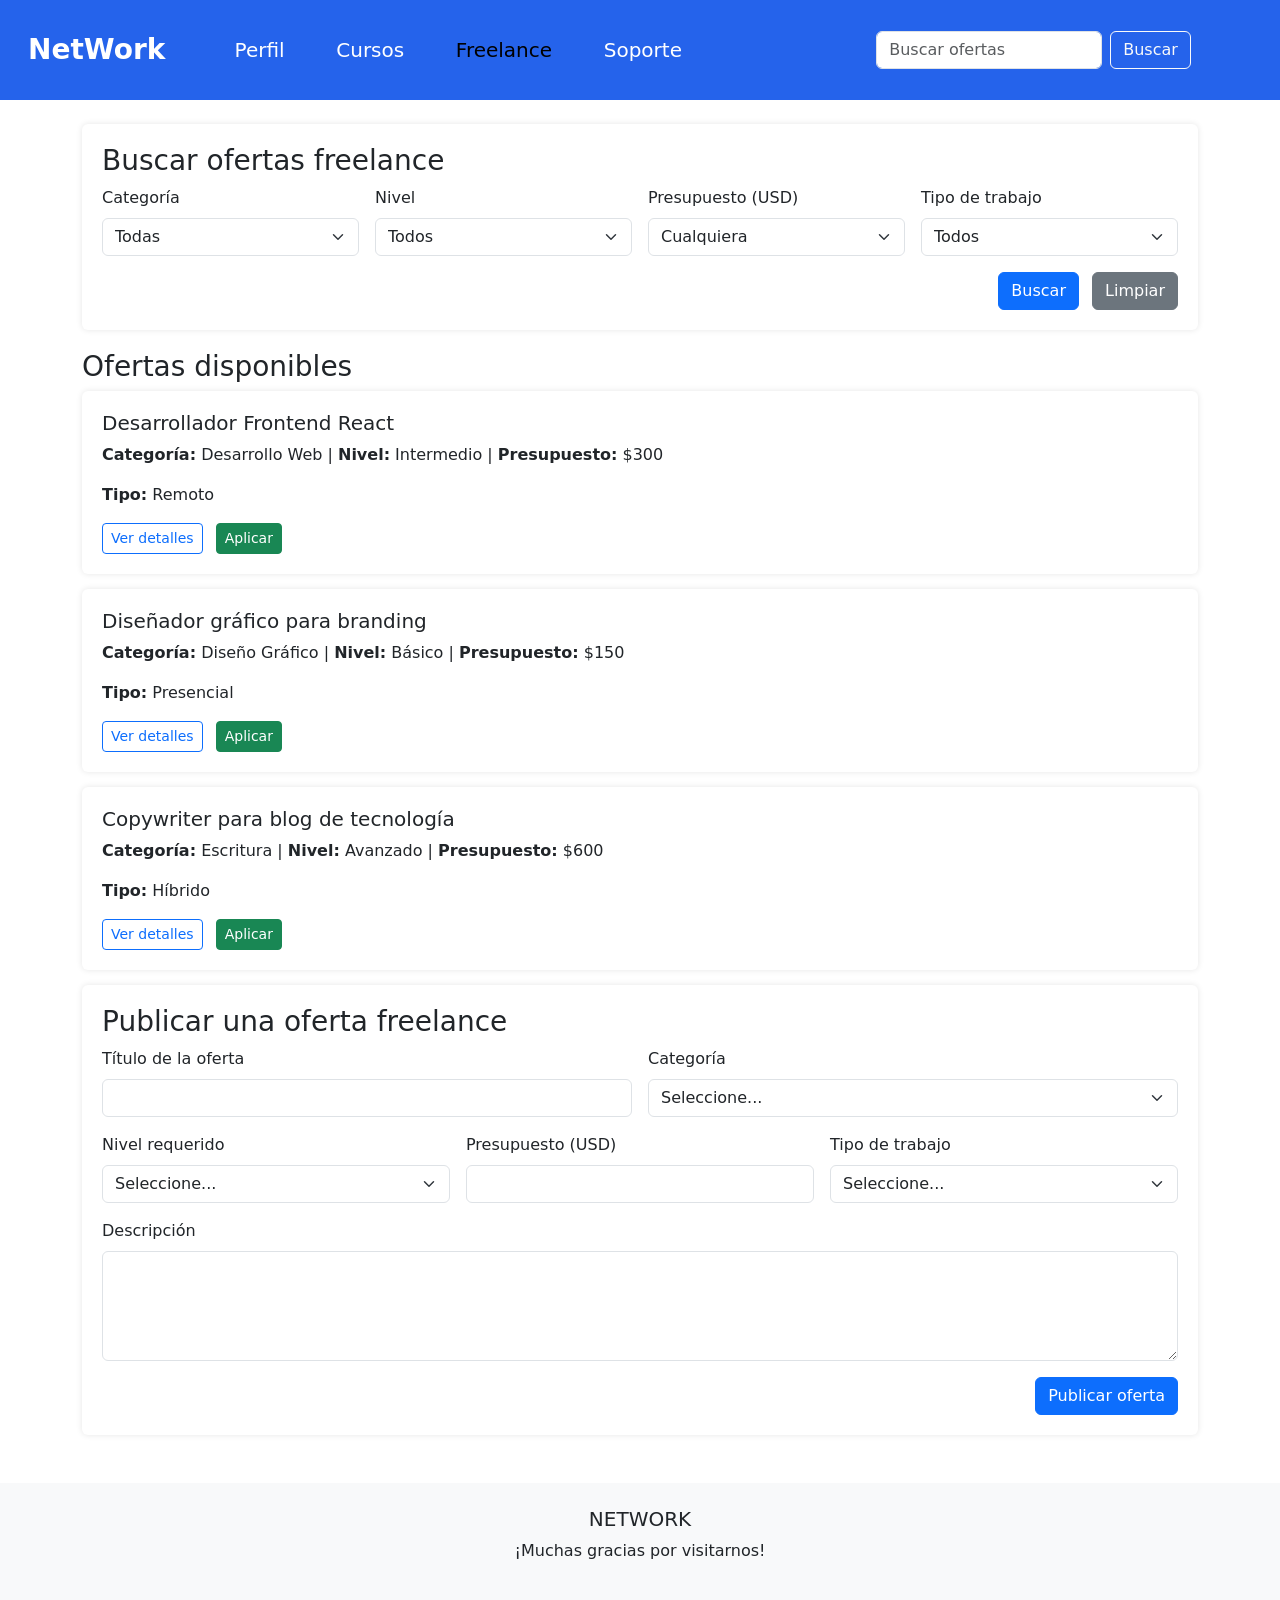
==== freelance.html @ 195a5781 "Freelance Hice la parte de freelance.html y le agregue unos diseños en css. Hice el codigo para el f" ====
<!DOCTYPE html>
<html>

<head>
    <title>NetWork</title>
    <link href="./css/bootstrap.min.css" rel="stylesheet">
    <link rel="stylesheet" href="./css/style.css">
</head>

<body>
    <header>
        <nav class="navbar navbar-expand-lg">
            <div class="container-fluid">
                <a class="navbar-brand" href="network.html">NetWork</a>
                <ul class="navbar-nav me-auto mb-2 mb-lg-0">
                    <li class="nav-item"><a class="nav-link" href="perfil.html">Perfil</a></li>
                    <li class="nav-item"><a class="nav-link" href="cursos.html">Cursos</a></li>
                    <li class="nav-item"><a class="nav-link active" aria-current="page" href="freelance.html">Freelance</a></li>
                    <li class="nav-item"><a class="nav-link" href="soporte.html">Soporte</a></li>
                </ul>
                <form class="d-flex" role="search">
                    <input class="form-control me-2" type="search" placeholder="Buscar ofertas" aria-label="Buscar" />
                    <button class="btn btn-outline-light" type="submit">Buscar</button>
                </form>
            </div>
        </nav>
    </header>

    <main class="container my-4">

    <!-- FILTROS para búsqueda -->
    <section class="filter-section">
      <h3>Buscar ofertas freelance</h3>
      <form id="filterForm" class="row g-3">
        <div class="col-md-3">
          <label for="categoria" class="form-label">Categoría</label>
          <select id="categoria" class="form-select" name="categoria">
            <option value="">Todas</option>
            <option value="desarrollo-web">Desarrollo Web</option>
            <option value="diseno-grafico">Diseño Gráfico</option>
            <option value="marketing">Marketing</option>
            <option value="escritura">Escritura</option>
            <option value="otro">Otro</option>
          </select>
        </div>

        <div class="col-md-3">
          <label for="nivel" class="form-label">Nivel</label>
          <select id="nivel" class="form-select" name="nivel">
            <option value="">Todos</option>
            <option value="basico">Básico</option>
            <option value="intermedio">Intermedio</option>
            <option value="avanzado">Avanzado</option>
          </select>
        </div>

        <div class="col-md-3">
          <label for="presupuesto" class="form-label">Presupuesto (USD)</label>
          <select id="presupuesto" class="form-select" name="presupuesto">
            <option value="">Cualquiera</option>
            <option value="0-100">0 - 100</option>
            <option value="100-500">100 - 500</option>
            <option value="500-1000">500 - 1000</option>
            <option value="1000+">Más de 1000</option>
          </select>
        </div>

        <div class="col-md-3">
          <label for="tipo" class="form-label">Tipo de trabajo</label>
          <select id="tipo" class="form-select" name="tipo">
            <option value="">Todos</option>
            <option value="remoto">Remoto</option>
            <option value="presencial">Presencial</option>
            <option value="hibrido">Híbrido</option>
          </select>
        </div>

        <div class="col-12 text-end">
          <button type="submit" class="btn btn-primary">Buscar</button>
          <button type="reset" class="btn btn-secondary ms-2">Limpiar</button>
        </div>
      </form>
    </section>

    <!-- LISTADO DE OFERTAS -->
    <section id="offersList">
      <h3>Ofertas disponibles</h3>

      <!-- Oferta ejemplo -->
      <article class="offer-card">
        <h5>Desarrollador Frontend React</h5>
        <p><strong>Categoría:</strong> Desarrollo Web | <strong>Nivel:</strong> Intermedio | <strong>Presupuesto:</strong> $300</p>
        <p><strong>Tipo:</strong> Remoto</p>
        <button class="btn btn-outline-primary btn-sm" data-bs-toggle="modal" data-bs-target="#offerDetailsModal">Ver detalles</button>
        <button class="btn btn-success btn-sm ms-2">Aplicar</button>
      </article>

      <article class="offer-card">
        <h5>Diseñador gráfico para branding</h5>
        <p><strong>Categoría:</strong> Diseño Gráfico | <strong>Nivel:</strong> Básico | <strong>Presupuesto:</strong> $150</p>
        <p><strong>Tipo:</strong> Presencial</p>
        <button class="btn btn-outline-primary btn-sm" data-bs-toggle="modal" data-bs-target="#offerDetailsModal">Ver detalles</button>
        <button class="btn btn-success btn-sm ms-2">Aplicar</button>
      </article>

      <article class="offer-card">
        <h5>Copywriter para blog de tecnología</h5>
        <p><strong>Categoría:</strong> Escritura | <strong>Nivel:</strong> Avanzado | <strong>Presupuesto:</strong> $600</p>
        <p><strong>Tipo:</strong> Híbrido</p>
        <button class="btn btn-outline-primary btn-sm" data-bs-toggle="modal" data-bs-target="#offerDetailsModal">Ver detalles</button>
        <button class="btn btn-success btn-sm ms-2">Aplicar</button>
      </article>
    </section>

    <!-- Ver detalles de oferta -->
    <div class="modal fade" id="offerDetailsModal" tabindex="-1" aria-labelledby="offerDetailsModalLabel" aria-hidden="true">
      <div class="modal-dialog modal-lg modal-dialog-scrollable">
        <div class="modal-content">
          <div class="modal-header">
            <h5 class="modal-title" id="offerDetailsModalLabel">Detalles de la oferta</h5>
            <button type="button" class="btn-close" data-bs-dismiss="modal" aria-label="Cerrar"></button>
          </div>
          <div class="modal-body">
            <h6>Desarrollador Frontend React</h6>
            <p><strong>Descripción:</strong> Buscamos desarrollador frontend con experiencia en React para proyecto de 3 meses.</p>
            <p><strong>Requisitos:</strong></p>
            <ul>
              <li>Experiencia mínima 1 año con React</li>
              <li>Conocimiento de REST APIs</li>
              <li>Trabajo remoto</li>
            </ul>
            <p><strong>Beneficios:</strong> Pago puntual, flexibilidad horaria.</p>
          </div>
          <div class="modal-footer">
            <button type="button" class="btn btn-success">Aplicar a esta oferta</button>
            <button type="button" class="btn btn-secondary" data-bs-dismiss="modal">Cerrar</button>
          </div>
        </div>
      </div>
    </div>

    <!-- Publicar oferta -->
    <section class="publish-section">
      <h3>Publicar una oferta freelance</h3>
      <form id="publishOfferForm" class="row g-3">
        <div class="col-md-6">
          <label for="tituloOferta" class="form-label">Título de la oferta</label>
          <input type="text" class="form-control" id="tituloOferta" name="tituloOferta" required />
        </div>
        <div class="col-md-6">
          <label for="categoriaOferta" class="form-label">Categoría</label>
          <select id="categoriaOferta" class="form-select" name="categoriaOferta" required>
            <option value="">Seleccione...</option>
            <option value="desarrollo-web">Desarrollo Web</option>
            <option value="diseno-grafico">Diseño Gráfico</option>
            <option value="marketing">Marketing</option>
            <option value="escritura">Escritura</option>
            <option value="otro">Otro</option>
          </select>
        </div>

        <div class="col-md-4">
          <label for="nivelOferta" class="form-label">Nivel requerido</label>
          <select id="nivelOferta" class="form-select" name="nivelOferta" required>
            <option value="">Seleccione...</option>
            <option value="basico">Básico</option>
            <option value="intermedio">Intermedio</option>
            <option value="avanzado">Avanzado</option>
          </select>
        </div>

        <div class="col-md-4">
          <label for="presupuestoOferta" class="form-label">Presupuesto (USD)</label>
          <input type="number" class="form-control" id="presupuestoOferta" name="presupuestoOferta" min="0" required />
        </div>

        <div class="col-md-4">
          <label for="tipoOferta" class="form-label">Tipo de trabajo</label>
          <select id="tipoOferta" class="form-select" name="tipoOferta" required>
            <option value="">Seleccione...</option>
            <option value="remoto">Remoto</option>
            <option value="presencial">Presencial</option>
            <option value="hibrido">Híbrido</option>
          </select>
        </div>

        <div class="col-12">
          <label for="descripcionOferta" class="form-label">Descripción</label>
          <textarea id="descripcionOferta" class="form-control" name="descripcionOferta" rows="4" required></textarea>
        </div>

        <div class="col-12 text-end">
          <button type="submit" class="btn btn-primary">Publicar oferta</button>
        </div>
      </form>
    </section>

  </main>

    <footer class="footer text-center mt-5 py-4 bg-light">
        <div class="container">
            <h5 class="text-uppercase">NetWork</h5>
            <p>¡Muchas gracias por visitarnos!</p>
        </div>
    </footer>

    <script src="./js/bootstrap.bundle.min.js"></script>
    <script src="./js/freelance.js"></script>

</body>

</html>
---- css/style.css ----
.img-fondo {
    /* inicio */
    position: relative;
    width: 100%;
    height: 100vh;
    /* Ocupa el 100% de la ventana */
    background-image: url('../img/man-horizon.jpg');
    background-size: cover;
    /* Cubre todo el área sin distorsionar */
}

.navbar-inicio {
    position: absolute; /* Superponerlo sobre la hero-section */
    width: 100%;
    background-color: #0000004D; /* Fondo negro con 30% de opacidad */
    padding: 1.5rem 1rem;
    display: flex;
    justify-content: flex-end;
    font-size: 1.25rem;
}

.nav-link-inicio {
    color: white;
    text-decoration: none;
    /* Elimina el subrayado de los enlaces */
    font-weight: bold;
    padding: 5px 10px;
}

.navbar {
    /* network */
    padding: 1.5rem 1rem;
    font-size: 1.25rem;
    background-color: #2563EB;
}

.navbar-brand {
    font-size: 1.75rem;
    font-weight: 600;
    color: white;
    margin-right: 5%;
}

.nav-link {
    font-size: 1.25rem;
    color: white;
}

.nav-item {
    margin-right: 10%;
}

.d-flex {
    margin-right: 5%;
}

.nav-link:hover,
.navbar-brand:hover,
.btn:hover {
    color: #059669;
}

/* Empieza Freelance */
/* Para que las tarjetas tengan sombra y estén alineadas */
#lista-ofertas .card {
    transition: transform 0.3s ease;
}


/* Ajustes en badges */
.badge {
    font-size: 0.85rem;
}


.filter-section, .offer-card, .publish-section {
      background-color: white;
      padding: 20px;
      border-radius: 6px;
      box-shadow: 0 0 6px rgb(0 0 0 / 0.1);
      margin-bottom: 20px;
    }

    .offer-card {
      margin-bottom: 15px;
    }

    .modal-header, .modal-footer {
      border: none;
    }
/* Termina Freelance */
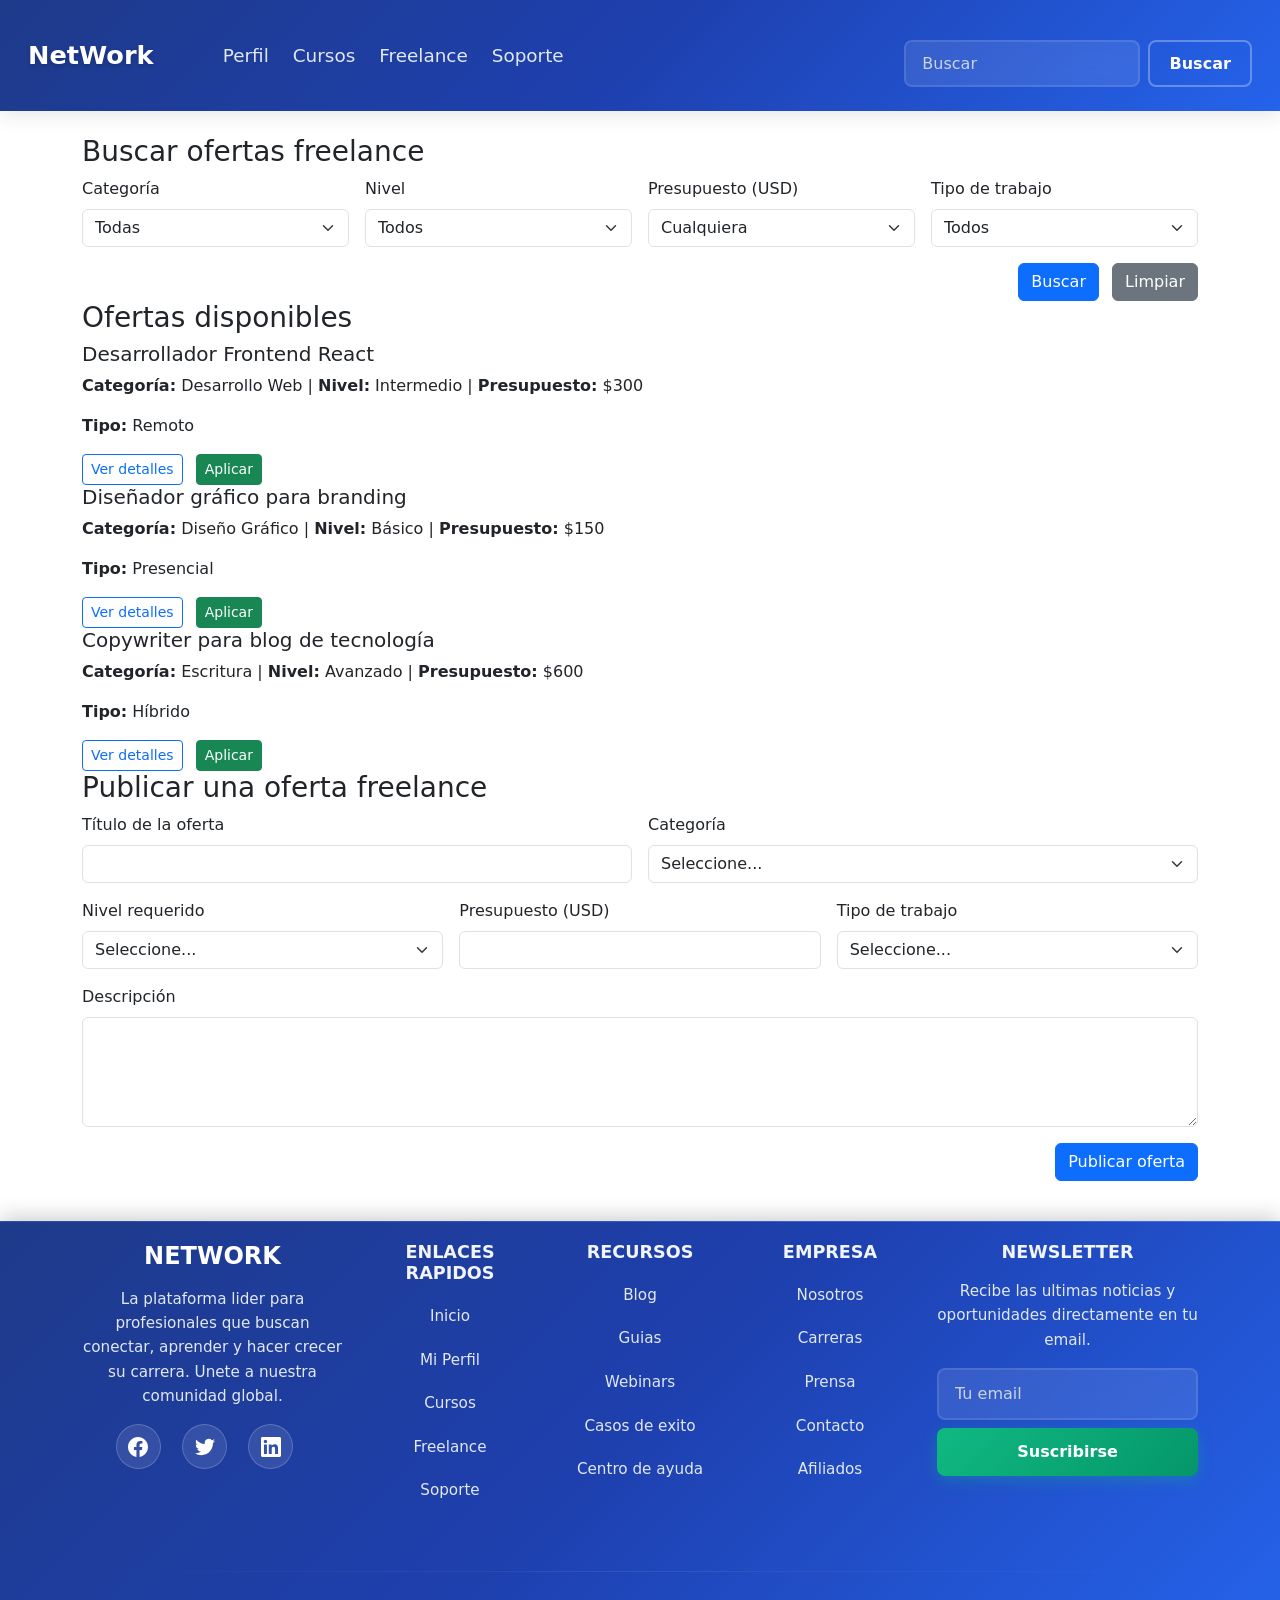
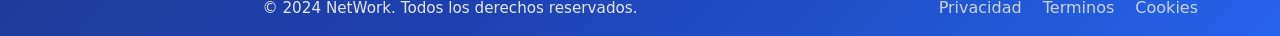
==== commit 9b34b014: "add script header, footer and index in freelance page" ====
--- a/freelance.html
+++ b/freelance.html
@@ -8,23 +8,7 @@
 </head>
 
 <body>
-    <header>
-        <nav class="navbar navbar-expand-lg">
-            <div class="container-fluid">
-                <a class="navbar-brand" href="network.html">NetWork</a>
-                <ul class="navbar-nav me-auto mb-2 mb-lg-0">
-                    <li class="nav-item"><a class="nav-link" href="perfil.html">Perfil</a></li>
-                    <li class="nav-item"><a class="nav-link" href="cursos.html">Cursos</a></li>
-                    <li class="nav-item"><a class="nav-link active" aria-current="page" href="freelance.html">Freelance</a></li>
-                    <li class="nav-item"><a class="nav-link" href="soporte.html">Soporte</a></li>
-                </ul>
-                <form class="d-flex" role="search">
-                    <input class="form-control me-2" type="search" placeholder="Buscar ofertas" aria-label="Buscar" />
-                    <button class="btn btn-outline-light" type="submit">Buscar</button>
-                </form>
-            </div>
-        </nav>
-    </header>
+    <header></header>
 
     <main class="container my-4">
 
@@ -197,15 +181,13 @@
 
   </main>
 
-    <footer class="footer text-center mt-5 py-4 bg-light">
-        <div class="container">
-            <h5 class="text-uppercase">NetWork</h5>
-            <p>¡Muchas gracias por visitarnos!</p>
-        </div>
-    </footer>
+  <footer class="footer text-center mt-3"></footer>
 
     <script src="./js/bootstrap.bundle.min.js"></script>
     <script src="./js/freelance.js"></script>
+    <script src="./js/components/header.js"></script>
+    <script src="./js/components/footer.js"></script>
+    <script src="./js/index.js"></script>
 
 </body>
 
--- a/css/style.css
+++ b/css/style.css
@@ -12,80 +12,326 @@
 .navbar-inicio {
     position: absolute; /* Superponerlo sobre la hero-section */
     width: 100%;
-    background-color: #0000004D; /* Fondo negro con 30% de opacidad */
+    background: linear-gradient(135deg, rgba(30, 58, 138, 0.9), rgba(37, 99, 235, 0.9));
+    backdrop-filter: blur(10px);
     padding: 1.5rem 1rem;
     display: flex;
     justify-content: flex-end;
     font-size: 1.25rem;
+    box-shadow: 0 4px 20px rgba(0, 0, 0, 0.1);
 }
 
 .nav-link-inicio {
-    color: white;
+    color: #ffffff;
     text-decoration: none;
-    /* Elimina el subrayado de los enlaces */
-    font-weight: bold;
-    padding: 5px 10px;
-}
-
+    font-weight: 600;
+    padding: 8px 16px;
+    border-radius: 6px;
+    transition: all 0.3s ease;
+    position: relative;
+    overflow: hidden;
+}
+
+.nav-link-inicio::before {
+    content: '';
+    position: absolute;
+    top: 0;
+    left: -100%;
+    width: 100%;
+    height: 100%;
+    background: linear-gradient(90deg, transparent, rgba(255, 255, 255, 0.2), transparent);
+    transition: left 0.5s ease;
+}
+
+.nav-link-inicio:hover::before {
+    left: 100%;
+}
+
+.nav-link-inicio:hover {
+    color: #10b981;
+    background-color: rgba(255, 255, 255, 0.1);
+    transform: translateY(-2px);
+}
+
+/* Estilos del navbar */
 .navbar {
-    /* network */
     padding: 1.5rem 1rem;
     font-size: 1.25rem;
-    background-color: #2563EB;
+    background: linear-gradient(135deg, #1e3a8a 0%, #1e40af 50%, #2563eb 100%);
+    box-shadow: 0 4px 20px rgba(0, 0, 0, 0.1);
+    backdrop-filter: blur(10px);
 }
 
 .navbar-brand {
-    font-size: 1.75rem;
+    font-size: 1.9rem;
+    font-weight: 700;
+    color: #ffffff;
+    margin-right: 5%;
+    text-shadow: 0 2px 4px rgba(0, 0, 0, 0.2);
+    transition: all 0.3s ease;
+}
+
+.navbar-brand:hover {
+    color: #10b981;
+    transform: scale(1.05);
+}
+
+.nav-link {
+    font-size: 1.15rem;
+    color: #e2e8f0;
+    font-weight: 500;
+    padding: 0.5rem 1rem;
+    border-radius: 6px;
+    transition: all 0.3s ease;
+    position: relative;
+}
+
+.nav-link::after {
+    content: '';
+    position: absolute;
+    bottom: 0;
+    left: 50%;
+    width: 0;
+    height: 2px;
+    background: linear-gradient(90deg, #10b981, #059669);
+    transition: all 0.3s ease;
+    transform: translateX(-50%);
+}
+
+.nav-link:hover::after {
+    width: 80%;
+}
+
+.nav-link:hover {
+    color: #10b981;
+    background-color: rgba(255, 255, 255, 0.1);
+    transform: translateY(-2px);
+}
+
+.nav-item {
+    margin-right: 8px;
+}
+
+.navbar .d-flex {
+    margin-right: 5%;
+}
+
+.navbar .form-control {
+    background-color: rgba(255, 255, 255, 0.1);
+    border: 2px solid rgba(255, 255, 255, 0.2);
+    color: #ffffff;
+    backdrop-filter: blur(10px);
+    border-radius: 8px;
+    padding: 0.6rem 1rem;
+    transition: all 0.3s ease;
+}
+
+.navbar .form-control:focus {
+    background-color: rgba(255, 255, 255, 0.15);
+    border-color: #10b981;
+    color: #ffffff;
+    box-shadow: 0 0 0 0.2rem rgba(16, 185, 129, 0.25);
+}
+
+.navbar .form-control::placeholder {
+    color: #cbd5e1;
+}
+
+.navbar .btn-outline-light {
+    border: 2px solid rgba(255, 255, 255, 0.3);
+    color: #ffffff;
     font-weight: 600;
-    color: white;
-    margin-right: 5%;
-}
-
+    padding: 0.6rem 1.2rem;
+    border-radius: 8px;
+    transition: all 0.3s ease;
+    backdrop-filter: blur(10px);
+}
+
+.navbar .btn-outline-light:hover {
+    background: linear-gradient(135deg, #10b981, #059669);
+    border-color: #10b981;
+    color: #ffffff;
+    transform: translateY(-2px);
+    box-shadow: 0 6px 20px rgba(16, 185, 129, 0.4);
+}
+
+/* Mejoras del navbar toggler */
+.navbar-toggler {
+    border: 2px solid rgba(255, 255, 255, 0.3);
+    padding: 0.5rem;
+    border-radius: 6px;
+    transition: all 0.3s ease;
+}
+
+.navbar-toggler:hover {
+    border-color: #10b981;
+    box-shadow: 0 0 0 0.2rem rgba(16, 185, 129, 0.25);
+}
+
+.navbar-toggler-icon {
+    background-image: url("data:image/svg+xml,%3csvg xmlns='http://www.w3.org/2000/svg' viewBox='0 0 30 30'%3e%3cpath stroke='rgba%28255, 255, 255, 0.8%29' stroke-linecap='round' stroke-miterlimit='10' stroke-width='2' d='M4 7h22M4 15h22M4 23h22'/%3e%3c/svg%3e");
+}
+
+    
+.navbar-brand {
+    font-size: 1.6rem;
+}
+    
 .nav-link {
-    font-size: 1.25rem;
-    color: white;
-}
-
-.nav-item {
-    margin-right: 10%;
-}
-
-.d-flex {
-    margin-right: 5%;
-}
-
-.nav-link:hover,
-.navbar-brand:hover,
-.btn:hover {
-    color: #059669;
-}
-
-/* Empieza Freelance */
-/* Para que las tarjetas tengan sombra y estén alineadas */
-#lista-ofertas .card {
-    transition: transform 0.3s ease;
-}
-
-
-/* Ajustes en badges */
-.badge {
-    font-size: 0.85rem;
-}
-
-
-.filter-section, .offer-card, .publish-section {
-      background-color: white;
-      padding: 20px;
-      border-radius: 6px;
-      box-shadow: 0 0 6px rgb(0 0 0 / 0.1);
-      margin-bottom: 20px;
-    }
-
-    .offer-card {
-      margin-bottom: 15px;
-    }
-
-    .modal-header, .modal-footer {
-      border: none;
-    }
-/* Termina Freelance */+    margin: 0.2rem 0;
+}
+    
+.navbar .d-flex {
+    margin-top: 1rem;
+    margin-right: 0;
+}
+
+/* Espaciado del cuerpo para footer fijo */
+body {
+    min-height: 100vh;
+    display: flex;
+    flex-direction: column;
+    margin: 0;
+    padding: 0;
+}
+
+section {
+    flex: 1;
+}
+
+/* Estilos del footer */
+.footer {
+    width: 100%;
+    background: linear-gradient(135deg, #1e3a8a 0%, #1e40af 50%, #2563eb 100%);
+    color: #ffffff;
+    box-shadow: 0 -4px 20px rgba(0, 0, 0, 0.2);
+    backdrop-filter: blur(15px);
+    border-top: 1px solid rgba(255, 255, 255, 0.1);
+}
+
+.footer h5 {
+    color: #ffffff;
+    font-weight: 700;
+    margin-bottom: 1rem;
+    font-size: 1.5rem;
+}
+
+.footer h6 {
+    color: #f1f5f9;
+    font-weight: 600;
+    margin-bottom: 1rem;
+    font-size: 1.1rem;
+}
+
+.footer p {
+    line-height: 1.6;
+    font-size: 0.95rem;
+    color: #e2e8f0;
+}
+
+.footer a {
+    color: #cbd5e1;
+    transition: all 0.3s ease;
+    font-weight: 500;
+}
+
+.footer a:hover {
+    color: #10b981;
+    text-decoration: none;
+    transform: translateX(3px);
+}
+
+.footer .social-links a {
+    display: inline-flex;
+    align-items: center;
+    justify-content: center;
+    width: 45px;
+    height: 45px;
+    background-color: rgba(255, 255, 255, 0.1);
+    border-radius: 50%;
+    transition: all 0.3s ease;
+    color: #ffffff;
+    backdrop-filter: blur(10px);
+    border: 1px solid rgba(255, 255, 255, 0.2);
+}
+
+.footer .social-links a:hover {
+    background-color: #10b981;
+    color: #ffffff;
+    transform: translateY(-3px);
+    box-shadow: 0 6px 20px rgba(16, 185, 129, 0.4);
+}
+
+.footer ul li {
+    margin-bottom: 0.7rem;
+}
+
+.footer ul li a {
+    font-size: 0.95rem;
+    padding: 0.3rem 0;
+    display: block;
+    color: #e2e8f0;
+    position: relative;
+}
+
+.footer ul li a::before {
+    content: '';
+    position: absolute;
+    left: 0;
+    bottom: 0;
+    width: 0;
+    height: 2px;
+    background-color: #10b981;
+    transition: width 0.3s ease;
+}
+
+.footer ul li a:hover::before {
+    width: 100%;
+}
+
+.footer hr {
+    border: none;
+    height: 1px;
+    background: linear-gradient(90deg, transparent, rgba(255, 255, 255, 0.3), transparent);
+    margin: 2.5rem 0;
+}
+
+.footer .form-control {
+    background-color: rgba(255, 255, 255, 0.1);
+    border: 2px solid rgba(255, 255, 255, 0.2);
+    color: #ffffff;
+    backdrop-filter: blur(10px);
+    border-radius: 8px;
+    padding: 0.75rem 1rem;
+}
+
+.footer .form-control:focus {
+    background-color: rgba(255, 255, 255, 0.15);
+    border-color: #10b981;
+    color: #ffffff;
+    box-shadow: 0 0 0 0.2rem rgba(16, 185, 129, 0.25);
+}
+
+.footer .form-control::placeholder {
+    color: #cbd5e1;
+}
+
+.footer .btn-primary {
+    background: linear-gradient(135deg, #10b981, #059669);
+    border: none;
+    border-radius: 8px;
+    padding: 0.75rem 1.5rem;
+    font-weight: 600;
+    transition: all 0.3s ease;
+    box-shadow: 0 4px 15px rgba(16, 185, 129, 0.3);
+}
+
+.footer .btn-primary:hover {
+    background: linear-gradient(135deg, #059669, #047857);
+    transform: translateY(-2px);
+    box-shadow: 0 6px 20px rgba(16, 185, 129, 0.4);
+}
+
+.footer .text-muted {
+    color: #e2e8f0 !important;
+}
